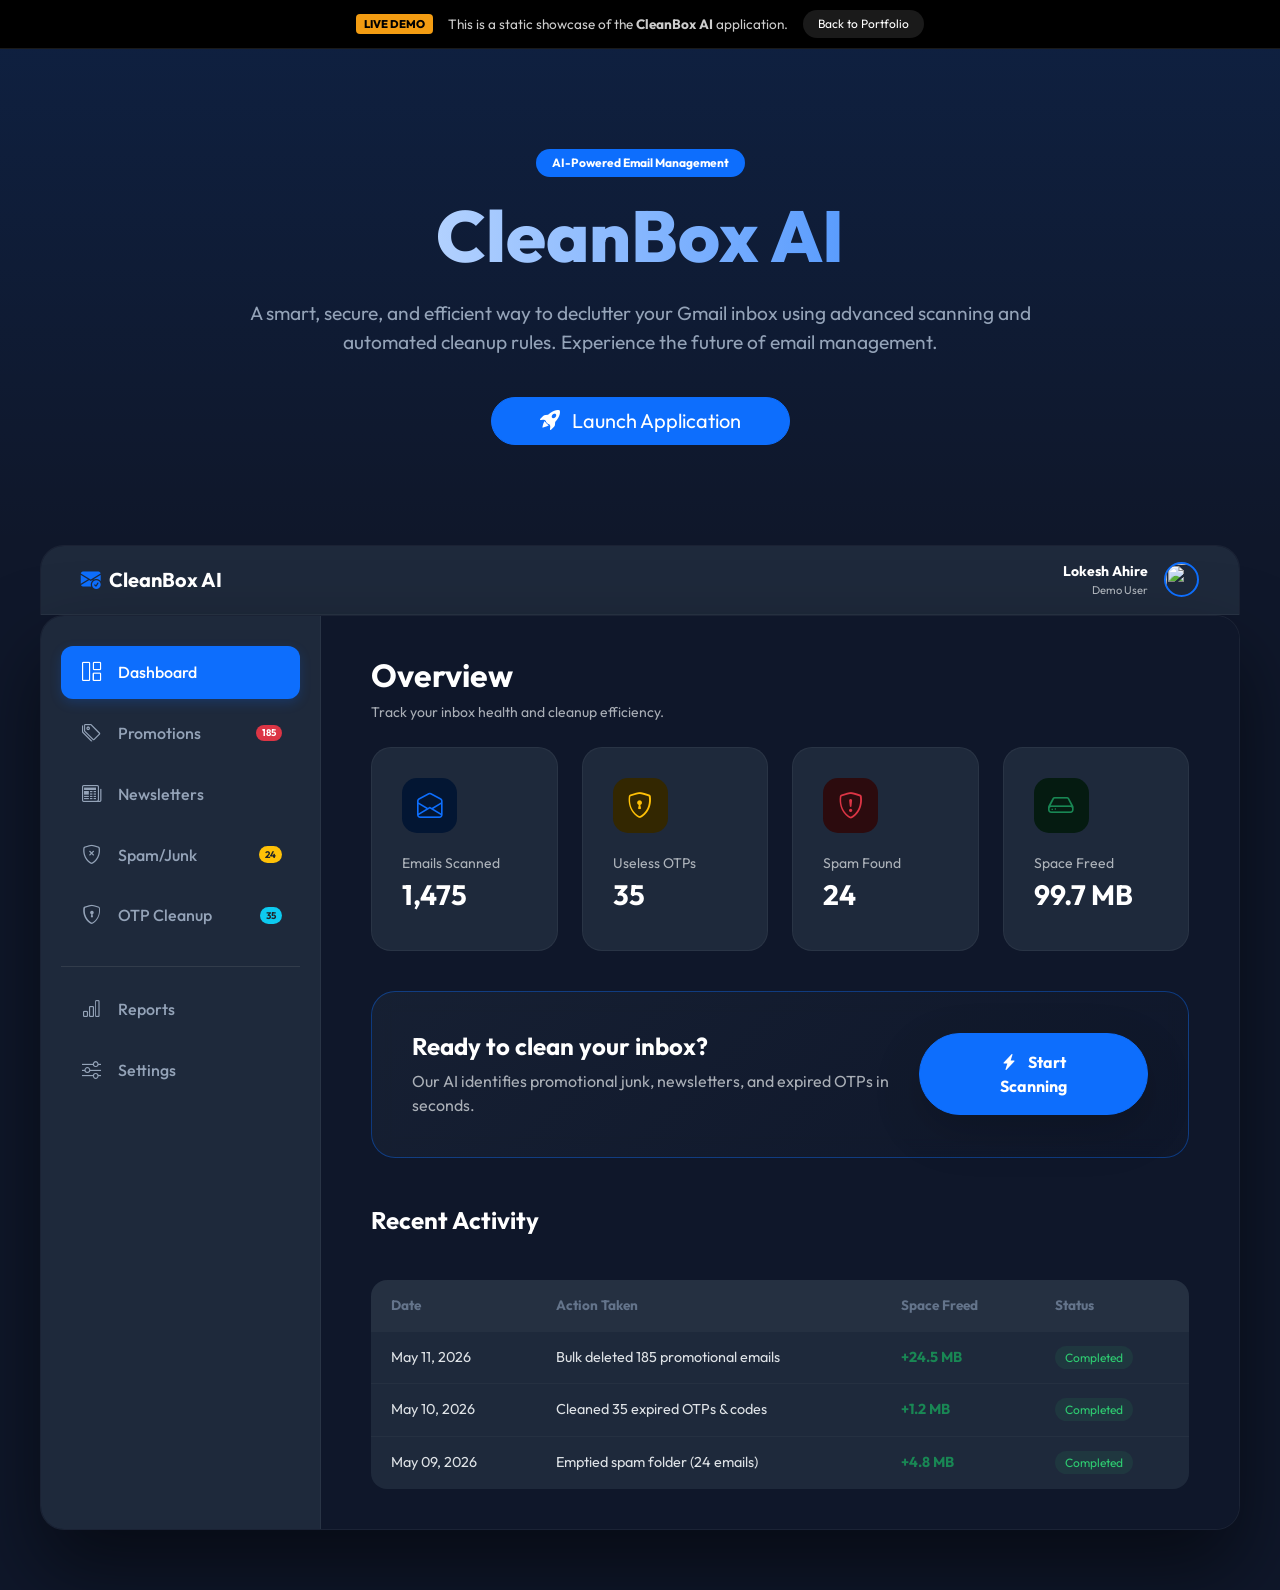
==== index.html @ cf295e17 "Fixed Vercel download issue and restored hero section" ====
<!DOCTYPE html>
<html lang="en" data-bs-theme="dark">
<head>
    <meta charset="UTF-8">
    <meta name="viewport" content="width=device-width, initial-scale=1.0">
    <title>CleanBox AI | Live Demo Portfolio</title>
    <link href="https://cdn.jsdelivr.net/npm/bootstrap@5.3.0/dist/css/bootstrap.min.css" rel="stylesheet">
    <link rel="stylesheet" href="https://cdn.jsdelivr.net/npm/bootstrap-icons@1.10.5/font/bootstrap-icons.css">
    <link href="https://fonts.googleapis.com/css2?family=Outfit:wght@300;400;600;800&display=swap" rel="stylesheet">
    <style>
        :root {
            --primary: #0d6efd;
            --sidebar-bg: #1e293b;
            --main-bg: #0f172a;
        }

        body {
            font-family: 'Outfit', sans-serif;
            background-color: var(--main-bg);
            margin: 0;
            padding: 0;
            overflow-x: hidden;
        }

        /* --- Portfolio Top Bar --- */
        .portfolio-bar {
            background: #000;
            padding: 10px 20px;
            display: flex;
            justify-content: center;
            align-items: center;
            gap: 15px;
            position: sticky;
            top: 0;
            z-index: 2000;
            border-bottom: 1px solid rgba(255,255,255,0.1);
        }

        .demo-badge {
            background: #f39c12;
            color: black;
            font-size: 0.7rem;
            font-weight: 800;
            padding: 2px 8px;
            border-radius: 4px;
            text-transform: uppercase;
        }

        .bar-text {
            color: #ccc;
            font-size: 0.85rem;
            margin: 0;
        }

        .bar-btn {
            background: rgba(255,255,255,0.1);
            color: white;
            border: none;
            padding: 5px 15px;
            border-radius: 50px;
            font-size: 0.75rem;
            text-decoration: none;
            transition: 0.3s;
        }

        .bar-btn:hover { background: var(--primary); color: white; }

        /* --- Hero Section --- */
        .hero-section {
            padding: 100px 20px;
            text-align: center;
            background: linear-gradient(to bottom, rgba(13, 110, 253, 0.1), transparent);
        }

        .hero-section h1 {
            font-size: clamp(2.5rem, 8vw, 4.5rem);
            font-weight: 800;
            background: linear-gradient(to right, #fff, var(--primary));
            -webkit-background-clip: text;
            -webkit-text-fill-color: transparent;
            margin-bottom: 20px;
        }

        .hero-section p {
            font-size: 1.2rem;
            color: #94a3b8;
            max-width: 800px;
            margin: 0 auto 40px;
        }

        /* --- Mockup Layout --- */
        .mock-container {
            display: flex;
            min-height: 800px;
            background: #0f172a;
            border: 1px solid rgba(255,255,255,0.05);
            border-radius: 24px;
            margin: 0 40px 60px;
            overflow: hidden;
            box-shadow: 0 40px 80px rgba(0,0,0,0.5);
        }

        .mock-navbar {
            background: #1e293b;
            padding: 15px 40px;
            display: flex;
            justify-content: space-between;
            align-items: center;
            border-bottom: 1px solid rgba(255,255,255,0.05);
        }

        .mock-sidebar {
            width: 280px;
            min-width: 280px;
            background: #1e293b;
            padding: 30px 20px;
            border-right: 1px solid rgba(255,255,255,0.05);
        }

        .mock-main {
            flex-grow: 1;
            padding: 40px 50px;
            overflow-x: hidden;
            width: 0;
            background: #0f172a;
        }

        .sidebar-link {
            display: flex;
            align-items: center;
            padding: 12px 18px;
            color: #94a3b8;
            text-decoration: none;
            border-radius: 12px;
            margin-bottom: 8px;
            transition: all 0.2s ease;
            font-weight: 500;
        }

        .sidebar-link i { font-size: 1.2rem; margin-right: 15px; width: 24px; text-align: center; }
        .sidebar-link.active { background: var(--primary); color: white; box-shadow: 0 4px 12px rgba(13, 110, 253, 0.2); }
        .sidebar-link:hover:not(.active) { background: rgba(255,255,255,0.05); color: white; transform: translateX(5px); }

        .stat-card {
            background: #1e293b;
            border: 1px solid rgba(255,255,255,0.05);
            border-radius: 20px;
            padding: 30px;
            height: 100%;
        }

        .stat-icon {
            width: 55px; height: 55px; border-radius: 15px;
            display: flex; align-items: center; justify-content: center;
            font-size: 1.6rem; margin-bottom: 20px;
        }

        .scan-config-card {
            background: linear-gradient(135deg, rgba(30, 41, 59, 0.5) 0%, rgba(15, 23, 42, 0.5) 100%);
            border: 1px solid rgba(13, 110, 253, 0.4);
            border-radius: 24px; padding: 40px; margin-top: 40px;
            backdrop-filter: blur(10px);
        }

        .mock-table {
            background: #1e293b; border-radius: 16px; width: 100%; margin-top: 30px;
            border-collapse: collapse; overflow: hidden;
        }

        .mock-table th { background: rgba(255,255,255,0.03); padding: 15px 20px; text-align: left; font-size: 0.85rem; color: #64748b; }
        .mock-table td { padding: 15px 20px; border-top: 1px solid rgba(255,255,255,0.03); font-size: 0.9rem; }
        .badge-success { background: rgba(39, 174, 96, 0.1); color: #2ecc71; padding: 4px 10px; border-radius: 50px; font-size: 0.75rem; }

        @media (max-width: 992px) {
            .mock-sidebar { display: none; }
            .mock-container { margin: 20px; }
        }
    </style>
</head>
<body>

    <!-- Portfolio Top Bar -->
    <div class="portfolio-bar">
        <span class="demo-badge">Live Demo</span>
        <p class="bar-text">This is a static showcase of the <b>CleanBox AI</b> application.</p>
        <a href="https://personal-portfolio-ashen-kappa-71.vercel.app/projects.html" class="bar-btn">Back to Portfolio</a>
    </div>

    <!-- Hero Section -->
    <section class="hero-section">
        <div class="container">
            <span class="badge bg-primary rounded-pill px-3 py-2 mb-3">AI-Powered Email Management</span>
            <h1>CleanBox AI</h1>
            <p>A smart, secure, and efficient way to declutter your Gmail inbox using advanced scanning and automated cleanup rules. Experience the future of email management.</p>
            <div class="d-flex justify-content-center gap-3">
                <a href="#" class="btn btn-primary btn-lg rounded-pill px-5 demo-trigger">
                    <i class="bi bi-rocket-takeoff-fill me-2"></i> Launch Application
                </a>
            </div>
        </div>
    </section>

    <!-- Mock Navbar -->
    <div style="margin: 0 40px; border-radius: 24px 24px 0 0; overflow: hidden; border: 1px solid rgba(255,255,255,0.05); border-bottom: none;">
        <nav class="mock-navbar">
            <div class="d-flex align-items-center fw-bold text-white fs-5">
                <i class="bi bi-envelope-check-fill text-primary me-2"></i> CleanBox AI
            </div>
            <div class="d-flex align-items-center gap-3">
                <div class="text-end d-none d-sm-block">
                    <div class="fw-bold small text-white">Lokesh Ahire</div>
                    <div class="text-muted" style="font-size: 0.7rem;">Demo User</div>
                </div>
                <img src="https://i.pravatar.cc/150?u=lokesh" width="35" height="35" class="rounded-circle border border-2 border-primary">
            </div>
        </nav>
    </div>

    <div class="mock-container">
        <!-- Mock Sidebar -->
        <div class="mock-sidebar">
            <a href="#" class="sidebar-link active"><i class="bi bi-grid-1x2"></i> Dashboard</a>
            <a href="#" class="sidebar-link"><i class="bi bi-tags"></i> Promotions <span class="badge bg-danger rounded-pill ms-auto" style="font-size: 0.6rem;">185</span></a>
            <a href="#" class="sidebar-link"><i class="bi bi-newspaper"></i> Newsletters</a>
            <a href="#" class="sidebar-link"><i class="bi bi-shield-x"></i> Spam/Junk <span class="badge bg-warning text-dark rounded-pill ms-auto" style="font-size: 0.6rem;">24</span></a>
            <a href="#" class="sidebar-link"><i class="bi bi-shield-lock"></i> OTP Cleanup <span class="badge bg-info text-dark rounded-pill ms-auto" style="font-size: 0.6rem;">35</span></a>
            <div class="mt-4 pt-3 border-top border-secondary opacity-25"></div>
            <a href="#" class="sidebar-link"><i class="bi bi-bar-chart"></i> Reports</a>
            <a href="#" class="sidebar-link"><i class="bi bi-sliders"></i> Settings</a>
        </div>

        <!-- Mock Main Content -->
        <div class="mock-main">
            <div class="row mb-4 align-items-center">
                <div class="col">
                    <h2 class="fw-bold text-white">Overview</h2>
                    <p class="text-muted small mb-0">Track your inbox health and cleanup efficiency.</p>
                </div>
            </div>

            <div class="row g-4">
                <div class="col-md-3">
                    <div class="stat-card">
                        <div class="stat-icon bg-primary-subtle text-primary"><i class="bi bi-envelope-open"></i></div>
                        <div class="text-muted small">Emails Scanned</div>
                        <h3 class="fw-bold text-white mt-1">1,475</h3>
                    </div>
                </div>
                <div class="col-md-3">
                    <div class="stat-card">
                        <div class="stat-icon bg-warning-subtle text-warning"><i class="bi bi-shield-lock"></i></div>
                        <div class="text-muted small">Useless OTPs</div>
                        <h3 class="fw-bold text-white mt-1">35</h3>
                    </div>
                </div>
                <div class="col-md-3">
                    <div class="stat-card">
                        <div class="stat-icon bg-danger-subtle text-danger"><i class="bi bi-shield-exclamation"></i></div>
                        <div class="text-muted small">Spam Found</div>
                        <h3 class="fw-bold text-white mt-1">24</h3>
                    </div>
                </div>
                <div class="col-md-3">
                    <div class="stat-card">
                        <div class="stat-icon bg-success-subtle text-success"><i class="bi bi-hdd"></i></div>
                        <div class="text-muted small">Space Freed</div>
                        <h3 class="fw-bold text-white mt-1">99.7 MB</h3>
                    </div>
                </div>
            </div>

            <div class="scan-config-card">
                <div class="row align-items-center">
                    <div class="col-lg-8">
                        <h4 class="fw-bold text-white mb-2">Ready to clean your inbox?</h4>
                        <p class="text-muted mb-0">Our AI identifies promotional junk, newsletters, and expired OTPs in seconds.</p>
                    </div>
                    <div class="col-lg-4 text-lg-end mt-3 mt-lg-0">
                        <button class="btn btn-primary rounded-pill px-5 py-3 fw-bold shadow-lg demo-trigger">
                            <i class="bi bi-lightning-charge-fill me-2"></i> Start Scanning
                        </button>
                    </div>
                </div>
            </div>

            <h4 class="fw-bold text-white mt-5 mb-3">Recent Activity</h4>
            <div class="table-responsive">
                <table class="mock-table">
                    <thead>
                        <tr>
                            <th>Date</th><th>Action Taken</th><th>Space Freed</th><th>Status</th>
                        </tr>
                    </thead>
                    <tbody>
                        <tr><td>May 11, 2026</td><td>Bulk deleted 185 promotional emails</td><td class="text-success fw-bold">+24.5 MB</td><td><span class="badge-success">Completed</span></td></tr>
                        <tr><td>May 10, 2026</td><td>Cleaned 35 expired OTPs & codes</td><td class="text-success fw-bold">+1.2 MB</td><td><span class="badge-success">Completed</span></td></tr>
                        <tr><td>May 09, 2026</td><td>Emptied spam folder (24 emails)</td><td class="text-success fw-bold">+4.8 MB</td><td><span class="badge-success">Completed</span></td></tr>
                    </tbody>
                </table>
            </div>
        </div>
    </div>

    <script src="https://cdn.jsdelivr.net/npm/bootstrap@5.3.0/dist/js/bootstrap.bundle.min.js"></script>
    <script src="https://cdn.jsdelivr.net/npm/sweetalert2@11"></script>
    <script>
        document.querySelectorAll('.sidebar-link, button.demo-trigger, a.demo-trigger, .mock-navbar img, .mock-navbar .fw-bold.small').forEach(element => {
            element.addEventListener('click', function(e) {
                e.preventDefault();
                Swal.fire({
                    title: 'Action Disabled',
                    text: 'Demo Mode: This feature is only available in the live application after connecting your Gmail account.',
                    icon: 'info',
                    confirmButtonText: 'Understood',
                    confirmButtonColor: '#0d6efd'
                });
            });
        });
    </script>
</body>
</html>
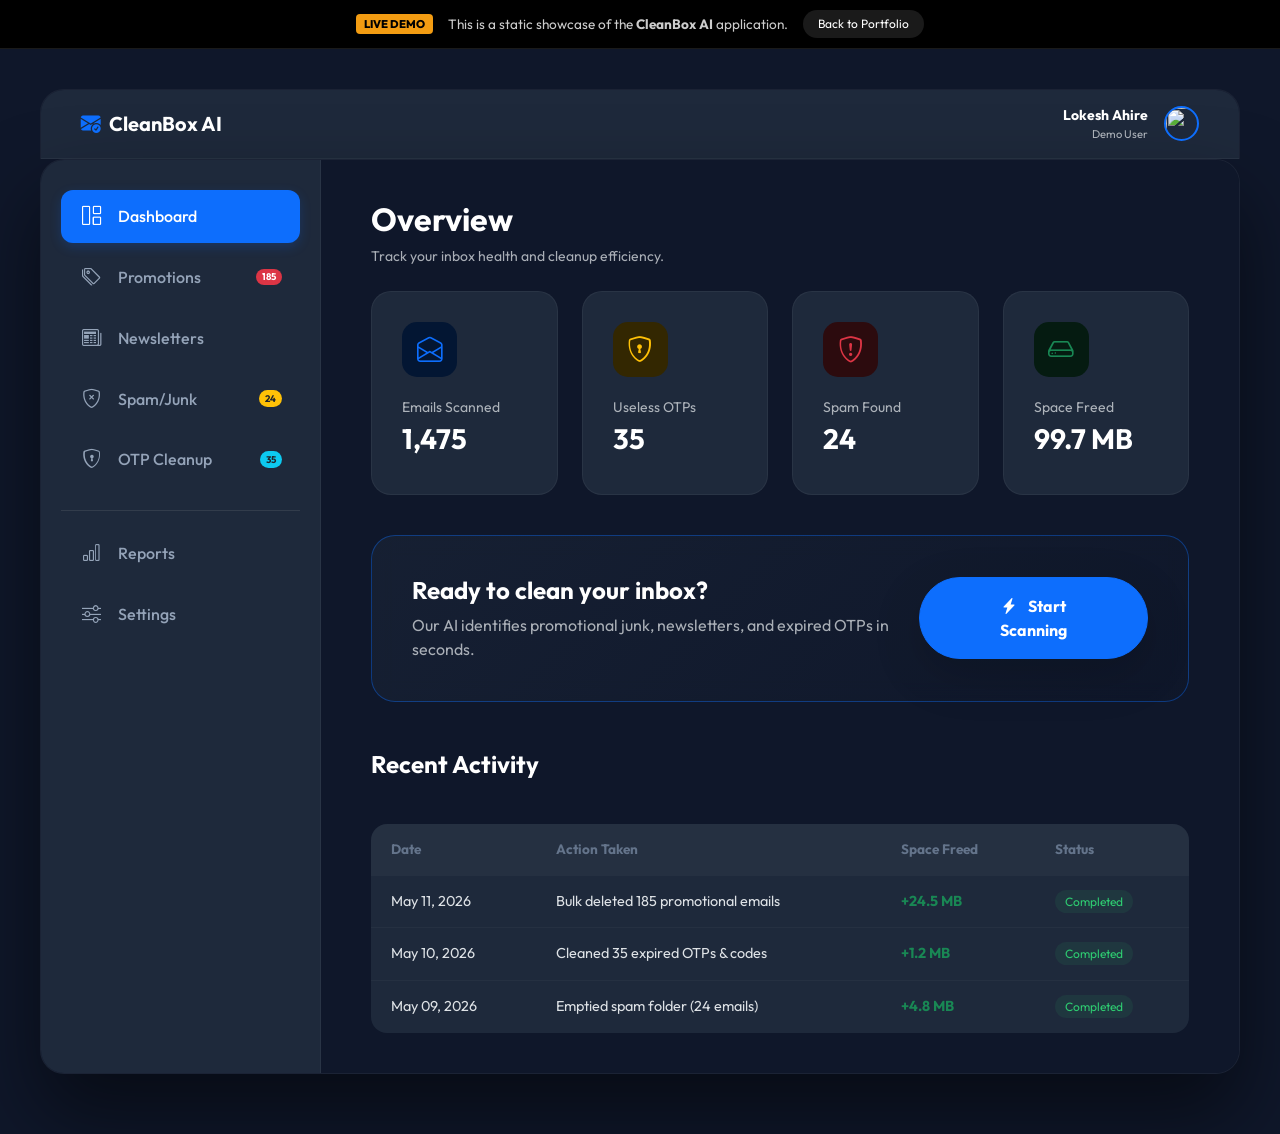
==== commit cffc2082: "Removed hero section, showing dashboard interface directly" ====
--- a/index.html
+++ b/index.html
@@ -186,22 +186,8 @@
         <a href="https://personal-portfolio-ashen-kappa-71.vercel.app/projects.html" class="bar-btn">Back to Portfolio</a>
     </div>
 
-    <!-- Hero Section -->
-    <section class="hero-section">
-        <div class="container">
-            <span class="badge bg-primary rounded-pill px-3 py-2 mb-3">AI-Powered Email Management</span>
-            <h1>CleanBox AI</h1>
-            <p>A smart, secure, and efficient way to declutter your Gmail inbox using advanced scanning and automated cleanup rules. Experience the future of email management.</p>
-            <div class="d-flex justify-content-center gap-3">
-                <a href="#" class="btn btn-primary btn-lg rounded-pill px-5 demo-trigger">
-                    <i class="bi bi-rocket-takeoff-fill me-2"></i> Launch Application
-                </a>
-            </div>
-        </div>
-    </section>
-
     <!-- Mock Navbar -->
-    <div style="margin: 0 40px; border-radius: 24px 24px 0 0; overflow: hidden; border: 1px solid rgba(255,255,255,0.05); border-bottom: none;">
+    <div style="margin: 0 40px; border-radius: 24px 24px 0 0; overflow: hidden; border: 1px solid rgba(255,255,255,0.05); border-bottom: none; margin-top: 40px;">
         <nav class="mock-navbar">
             <div class="d-flex align-items-center fw-bold text-white fs-5">
                 <i class="bi bi-envelope-check-fill text-primary me-2"></i> CleanBox AI
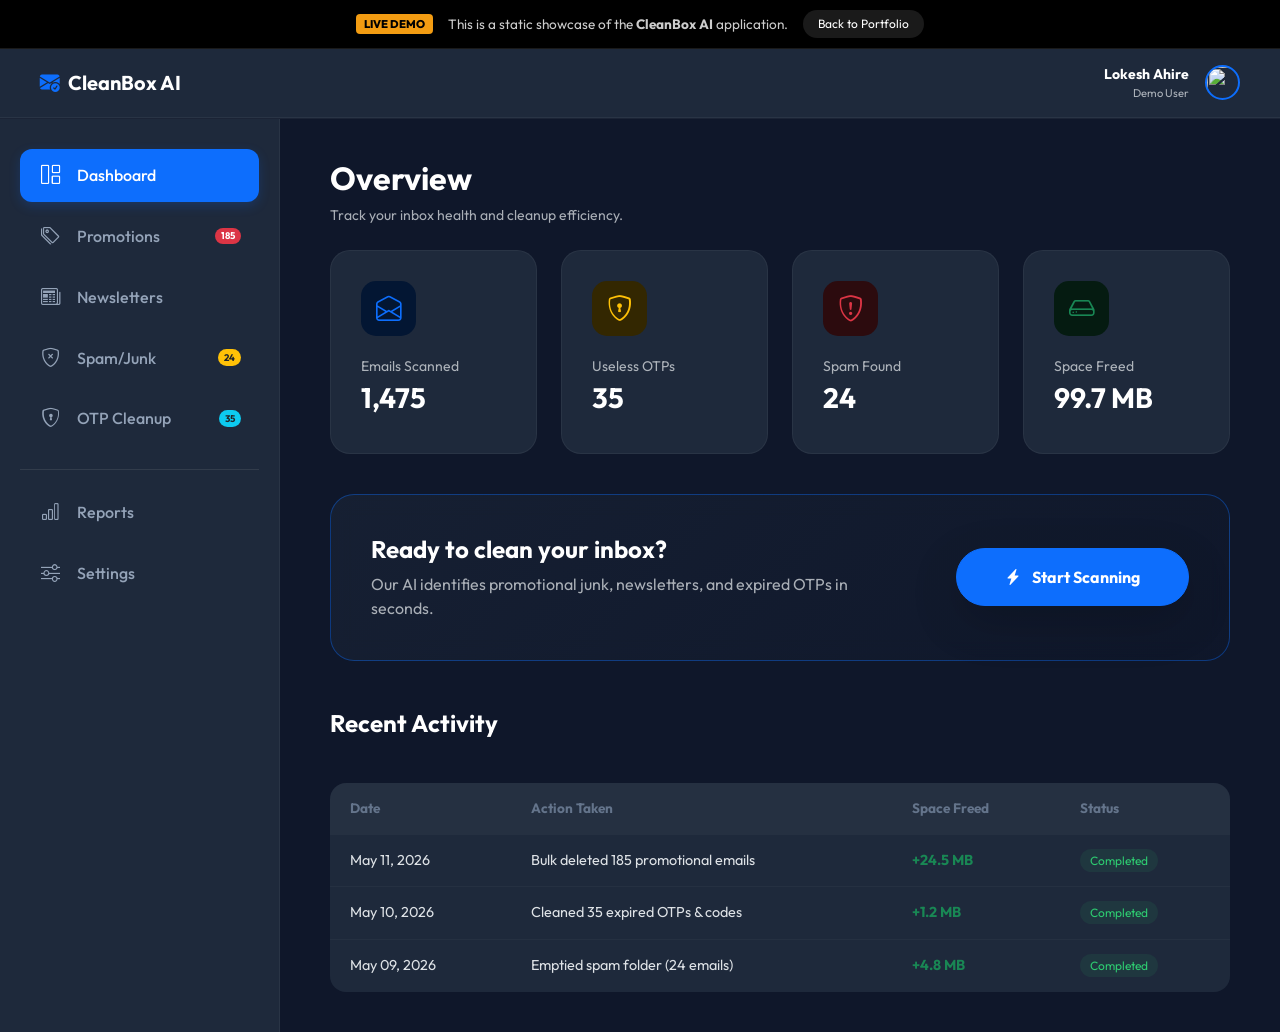
==== commit c489f24a: "Final Polish: Full-screen exact dashboard match" ====
--- a/index.html
+++ b/index.html
@@ -91,13 +91,9 @@
         /* --- Mockup Layout --- */
         .mock-container {
             display: flex;
-            min-height: 800px;
+            min-height: calc(100vh - 108px); /* Adjust for bars */
             background: #0f172a;
-            border: 1px solid rgba(255,255,255,0.05);
-            border-radius: 24px;
-            margin: 0 40px 60px;
             overflow: hidden;
-            box-shadow: 0 40px 80px rgba(0,0,0,0.5);
         }
 
         .mock-navbar {
@@ -187,7 +183,7 @@
     </div>
 
     <!-- Mock Navbar -->
-    <div style="margin: 0 40px; border-radius: 24px 24px 0 0; overflow: hidden; border: 1px solid rgba(255,255,255,0.05); border-bottom: none; margin-top: 40px;">
+    <div style="overflow: hidden; border-bottom: 1px solid rgba(255,255,255,0.05);">
         <nav class="mock-navbar">
             <div class="d-flex align-items-center fw-bold text-white fs-5">
                 <i class="bi bi-envelope-check-fill text-primary me-2"></i> CleanBox AI
@@ -202,7 +198,7 @@
         </nav>
     </div>
 
-    <div class="mock-container">
+    <div class="mock-container" style="margin: 0; border-radius: 0; border: none;">
         <!-- Mock Sidebar -->
         <div class="mock-sidebar">
             <a href="#" class="sidebar-link active"><i class="bi bi-grid-1x2"></i> Dashboard</a>
